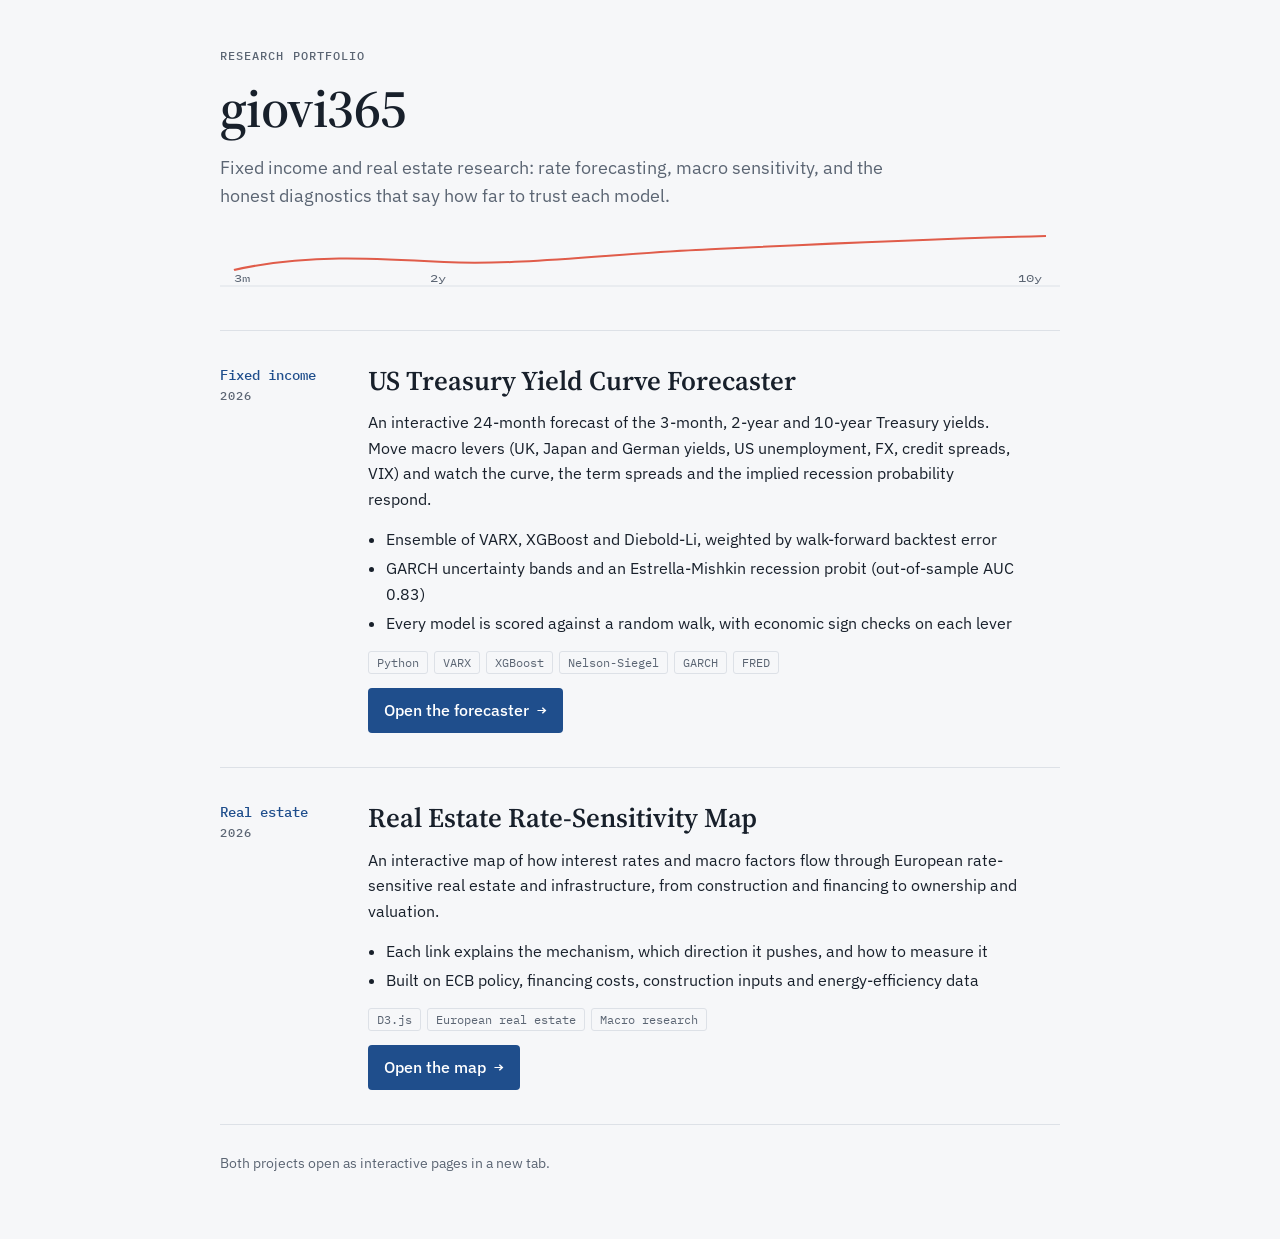
==== index.html @ f486318b "Publish research portfolio Portfolio page plus the US Treasury Yield Curve Forecaster and the Real E" ====
<!doctype html>
<html lang="en">
<head>
<meta charset="utf-8">
<meta name="viewport" content="width=device-width, initial-scale=1, viewport-fit=cover">
<title>giovi365 · Research Portfolio</title>
<meta name="description" content="Fixed income and real estate research: an interactive US Treasury yield curve forecaster and a European rate-sensitivity map.">
<link rel="preconnect" href="https://fonts.googleapis.com">
<link rel="preconnect" href="https://fonts.gstatic.com" crossorigin>
<link rel="stylesheet" href="https://fonts.googleapis.com/css2?family=Source+Serif+4:opsz,wght@8..60,500;8..60,600&family=IBM+Plex+Sans:wght@400;500;600&family=IBM+Plex+Mono:wght@400;500&display=swap">
<style>
/* Layout: a single research sheet. Name block, then two project entries set like a desk's coverage list. */
:root {
  --paper: #f6f7f9; --sheet: #ffffff; --ink: #18202b; --muted: #5b6573; --rule: #dde1e7;
  --accent: #1f4e8c; --accent-soft: #e6edf7; --curve: #e05c4a;
  --display: "Source Serif 4", Georgia, serif;
  --body: "IBM Plex Sans", system-ui, -apple-system, sans-serif;
  --mono: "IBM Plex Mono", ui-monospace, Menlo, monospace;
  color-scheme: light;
}
@media (prefers-color-scheme: dark) { :root {
  --paper: #10151c; --sheet: #161d26; --ink: #e5e9ef; --muted: #98a3b2; --rule: #2a3442;
  --accent: #7fa8e0; --accent-soft: #1d2a3d; --curve: #ec8b80; color-scheme: dark } }
* { box-sizing: border-box }
html { -webkit-text-size-adjust: 100% }
body { margin: 0; background: var(--paper); color: var(--ink); font: 16px/1.6 var(--body) }
.wrap { max-width: 880px; margin: 0 auto; padding-block: max(48px, env(safe-area-inset-top, 0px)) 64px;
  padding-left: max(20px, env(safe-area-inset-left, 0px)); padding-right: max(20px, env(safe-area-inset-right, 0px)) }
h1, h2 { font-family: var(--display); font-weight: 600; margin: 0; line-height: 1.15; text-wrap: balance }
h1 { font-size: clamp(2.2rem, 6vw, 3.4rem); letter-spacing: -0.01em }
h2 { font-size: clamp(1.35rem, 3vw, 1.7rem) }
.label { font: 500 0.74rem var(--mono); letter-spacing: 0.09em; text-transform: uppercase; color: var(--muted) }
p { margin: 0; max-width: 65ch }
a { color: var(--accent) }
:focus-visible { outline: 2px solid var(--accent); outline-offset: 3px }

header { display: grid; gap: 14px; padding-bottom: 36px; border-bottom: 1px solid var(--rule) }
header .lede { font-size: 1.1rem; color: var(--muted) }
.curve { width: 100%; max-width: 100%; height: 70px; display: block }
.curve path { fill: none; stroke: var(--curve); stroke-width: 2 }
.curve .ax { stroke: var(--rule); stroke-width: 1 }
.curve text { fill: var(--muted); font: 10px var(--mono) }

.projects { display: grid }
.project { display: grid; grid-template-columns: 120px minmax(0, 1fr); gap: 8px 28px; padding-block: 34px; border-bottom: 1px solid var(--rule) }
@media (max-width: 640px) { .project { grid-template-columns: minmax(0, 1fr) } }
.project .meta { display: grid; gap: 4px; align-content: start }
.project .meta .n { font: 500 0.9rem var(--mono); color: var(--accent) }
.project .body { display: grid; gap: 14px; min-width: 0 }
.tags { display: flex; flex-wrap: wrap; gap: 6px; padding: 0; margin: 0; list-style: none }
.tags li { font: 0.76rem var(--mono); padding: 3px 8px; border: 1px solid var(--rule); border-radius: 3px; color: var(--muted) }
ul.points { margin: 0; padding-left: 18px; display: grid; gap: 4px; color: var(--ink); max-width: 65ch }
.open { justify-self: start; display: inline-flex; align-items: center; gap: 8px; padding: 10px 16px; border-radius: 4px;
  background: var(--accent); color: var(--sheet); text-decoration: none; font-weight: 500 }
.open:hover { filter: brightness(1.1) }
.open span { font-family: var(--mono) }

footer { padding-top: 28px; color: var(--muted); font-size: 0.85rem; display: grid; gap: 6px }
</style>
</head>
<body>
<div class="wrap">
  <header>
    <span class="label">Research portfolio</span>
    <h1>giovi365</h1>
    <p class="lede">Fixed income and real estate research: rate forecasting, macro sensitivity, and the honest diagnostics that say how far to trust each model.</p>
    <svg class="curve" viewBox="0 0 600 70" preserveAspectRatio="none" aria-hidden="true">
      <line class="ax" x1="0" y1="62" x2="600" y2="62"></line>
      <path d="M10 46 C 60 30, 110 34, 160 38 S 280 30, 340 26 S 480 16, 590 12"></path>
      <text x="10" y="58">3m</text><text x="150" y="58">2y</text><text x="570" y="58">10y</text>
    </svg>
  </header>

  <main class="projects">
    <article class="project">
      <div class="meta"><span class="n">Fixed income</span><span class="label">2026</span></div>
      <div class="body">
        <h2>US Treasury Yield Curve Forecaster</h2>
        <p>An interactive 24-month forecast of the 3-month, 2-year and 10-year Treasury yields. Move macro levers (UK, Japan and German yields, US unemployment, FX, credit spreads, VIX) and watch the curve, the term spreads and the implied recession probability respond.</p>
        <ul class="points">
          <li>Ensemble of VARX, XGBoost and Diebold-Li, weighted by walk-forward backtest error</li>
          <li>GARCH uncertainty bands and an Estrella-Mishkin recession probit (out-of-sample AUC 0.83)</li>
          <li>Every model is scored against a random walk, with economic sign checks on each lever</li>
        </ul>
        <ul class="tags"><li>Python</li><li>VARX</li><li>XGBoost</li><li>Nelson-Siegel</li><li>GARCH</li><li>FRED</li></ul>
        <a class="open" href="treasury/">Open the forecaster <span>→</span></a>
      </div>
    </article>

    <article class="project">
      <div class="meta"><span class="n">Real estate</span><span class="label">2026</span></div>
      <div class="body">
        <h2>Real Estate Rate-Sensitivity Map</h2>
        <p>An interactive map of how interest rates and macro factors flow through European rate-sensitive real estate and infrastructure, from construction and financing to ownership and valuation.</p>
        <ul class="points">
          <li>Each link explains the mechanism, which direction it pushes, and how to measure it</li>
          <li>Built on ECB policy, financing costs, construction inputs and energy-efficiency data</li>
        </ul>
        <ul class="tags"><li>D3.js</li><li>European real estate</li><li>Macro research</li></ul>
        <a class="open" href="real-estate-map/">Open the map <span>→</span></a>
      </div>
    </article>
  </main>

  <footer>
    <p>Both projects open as interactive pages in a new tab.</p>
  </footer>
</div>
</body>
</html>
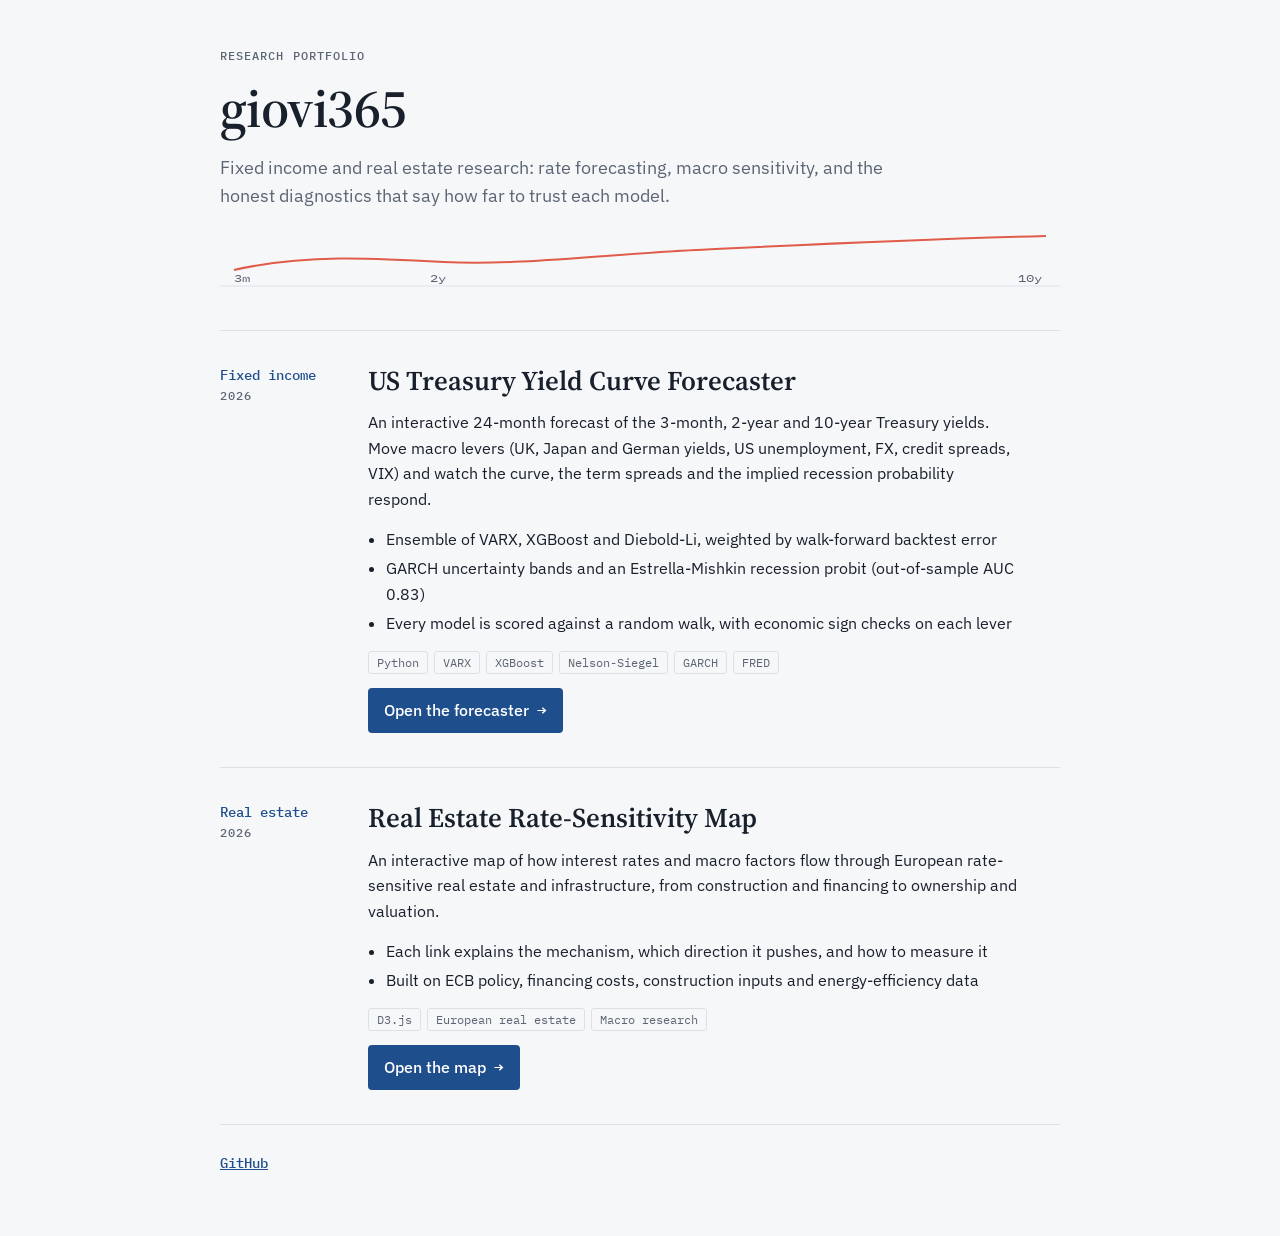
==== commit 1997b61a: "Load projects and links from projects.json Lets projects be added by editing one file on github.com;" ====
--- a/index.html
+++ b/index.html
@@ -56,14 +56,16 @@
 .open span { font-family: var(--mono) }
 
 footer { padding-top: 28px; color: var(--muted); font-size: 0.85rem; display: grid; gap: 6px }
+.links { display: flex; flex-wrap: wrap; gap: 8px 20px }
+.links a { font: 500 0.9rem var(--mono) }
 </style>
 </head>
 <body>
 <div class="wrap">
   <header>
     <span class="label">Research portfolio</span>
-    <h1>giovi365</h1>
-    <p class="lede">Fixed income and real estate research: rate forecasting, macro sensitivity, and the honest diagnostics that say how far to trust each model.</p>
+    <h1 id="name">giovi365</h1>
+    <p class="lede" id="intro"></p>
     <svg class="curve" viewBox="0 0 600 70" preserveAspectRatio="none" aria-hidden="true">
       <line class="ax" x1="0" y1="62" x2="600" y2="62"></line>
       <path d="M10 46 C 60 30, 110 34, 160 38 S 280 30, 340 26 S 480 16, 590 12"></path>
@@ -71,40 +73,54 @@
     </svg>
   </header>
 
-  <main class="projects">
-    <article class="project">
-      <div class="meta"><span class="n">Fixed income</span><span class="label">2026</span></div>
-      <div class="body">
-        <h2>US Treasury Yield Curve Forecaster</h2>
-        <p>An interactive 24-month forecast of the 3-month, 2-year and 10-year Treasury yields. Move macro levers (UK, Japan and German yields, US unemployment, FX, credit spreads, VIX) and watch the curve, the term spreads and the implied recession probability respond.</p>
-        <ul class="points">
-          <li>Ensemble of VARX, XGBoost and Diebold-Li, weighted by walk-forward backtest error</li>
-          <li>GARCH uncertainty bands and an Estrella-Mishkin recession probit (out-of-sample AUC 0.83)</li>
-          <li>Every model is scored against a random walk, with economic sign checks on each lever</li>
-        </ul>
-        <ul class="tags"><li>Python</li><li>VARX</li><li>XGBoost</li><li>Nelson-Siegel</li><li>GARCH</li><li>FRED</li></ul>
-        <a class="open" href="treasury/">Open the forecaster <span>→</span></a>
-      </div>
-    </article>
-
-    <article class="project">
-      <div class="meta"><span class="n">Real estate</span><span class="label">2026</span></div>
-      <div class="body">
-        <h2>Real Estate Rate-Sensitivity Map</h2>
-        <p>An interactive map of how interest rates and macro factors flow through European rate-sensitive real estate and infrastructure, from construction and financing to ownership and valuation.</p>
-        <ul class="points">
-          <li>Each link explains the mechanism, which direction it pushes, and how to measure it</li>
-          <li>Built on ECB policy, financing costs, construction inputs and energy-efficiency data</li>
-        </ul>
-        <ul class="tags"><li>D3.js</li><li>European real estate</li><li>Macro research</li></ul>
-        <a class="open" href="real-estate-map/">Open the map <span>→</span></a>
-      </div>
-    </article>
-  </main>
+  <main class="projects" id="projects"></main>
 
   <footer>
-    <p>Both projects open as interactive pages in a new tab.</p>
+    <nav class="links" id="links" aria-label="Links"></nav>
   </footer>
 </div>
+<script>
+// Everything shown here comes from projects.json - edit that file to add projects or links.
+const el = (tag, cls, text) => { const n = document.createElement(tag); if (cls) n.className = cls; if (text != null) n.textContent = text; return n; };
+const external = url => /^https?:/.test(url);
+
+fetch("projects.json", { cache: "no-cache" }).then(r => r.json()).then(data => {
+  document.getElementById("name").textContent = data.name;
+  document.getElementById("intro").textContent = data.intro || "";
+  document.title = data.name + " · Research Portfolio";
+
+  const list = document.getElementById("projects");
+  for (const p of data.projects || []) {
+    const art = el("article", "project");
+    const meta = el("div", "meta");
+    meta.append(el("span", "n", p.category || ""), el("span", "label", p.year || ""));
+    const body = el("div", "body");
+    body.append(el("h2", null, p.title));
+    if (p.description) body.append(el("p", null, p.description));
+    if (p.points && p.points.length) {
+      const ul = el("ul", "points"); p.points.forEach(t => ul.append(el("li", null, t))); body.append(ul);
+    }
+    if (p.tags && p.tags.length) {
+      const ul = el("ul", "tags"); p.tags.forEach(t => ul.append(el("li", null, t))); body.append(ul);
+    }
+    if (p.link) {
+      const a = el("a", "open", (p.button || "Open project") + " ");
+      a.href = p.link; a.append(el("span", null, "→"));
+      if (external(p.link)) { a.target = "_blank"; a.rel = "noopener"; }
+      body.append(a);
+    }
+    art.append(meta, body); list.append(art);
+  }
+
+  const links = document.getElementById("links");
+  for (const l of data.links || []) {
+    const a = el("a", null, l.label); a.href = l.url;
+    if (external(l.url)) { a.target = "_blank"; a.rel = "noopener"; }
+    links.append(a);
+  }
+}).catch(() => {
+  document.getElementById("projects").append(el("p", null, "Projects could not load. Check that projects.json is valid JSON."));
+});
+</script>
 </body>
 </html>
